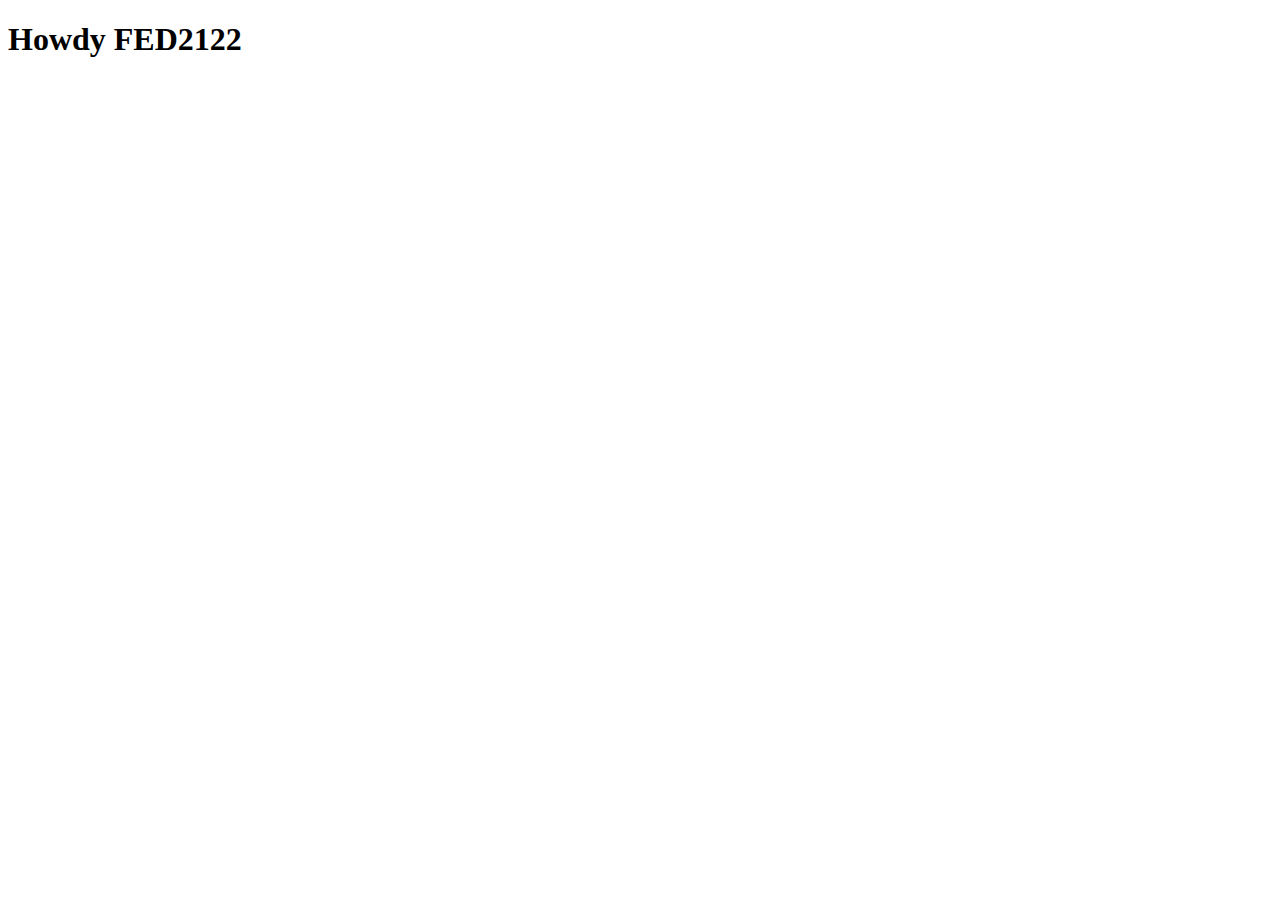
==== index.html @ f79a7fcf "Add files via upload" ====
<!doctype html>
<html lang="nl">
	
<head>
	<meta charset="UTF-8">
	<meta name="author" content="jouw naam">
	<meta name="viewport" content="width=device-width, initial-scale=1">
	
	<title>Howdy FED2122</title>
	
	<link href="styles/style.css" rel="stylesheet">
	<link rel="icon" type="image/svg+xml" href="images/favicon.svg">
</head>

<body>
	<h1>Howdy FED2122</h1>

	<script src="scripts/script.js"></script>
</body>
	
</html>
---- styles/style.css ----
/* CSS Document */
*, *::after, *::before {
  box-sizing:border-box;  
}
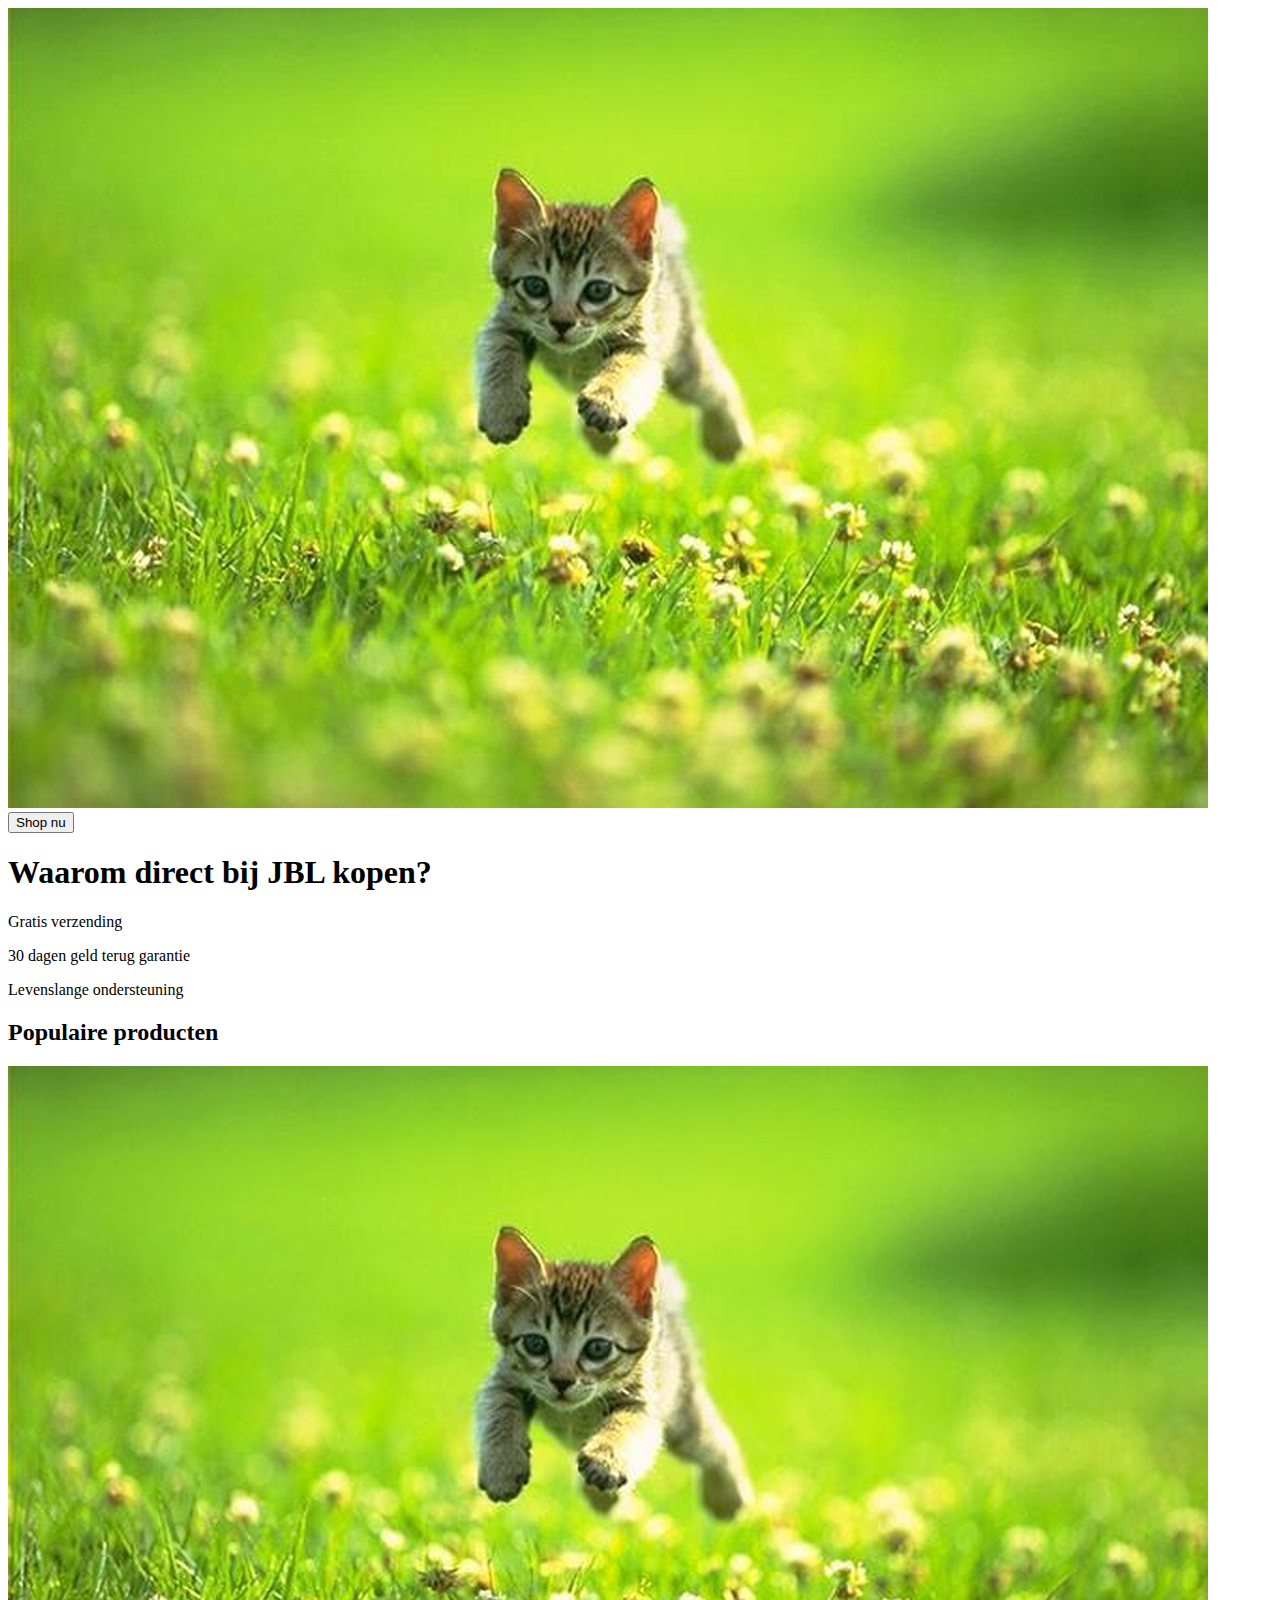
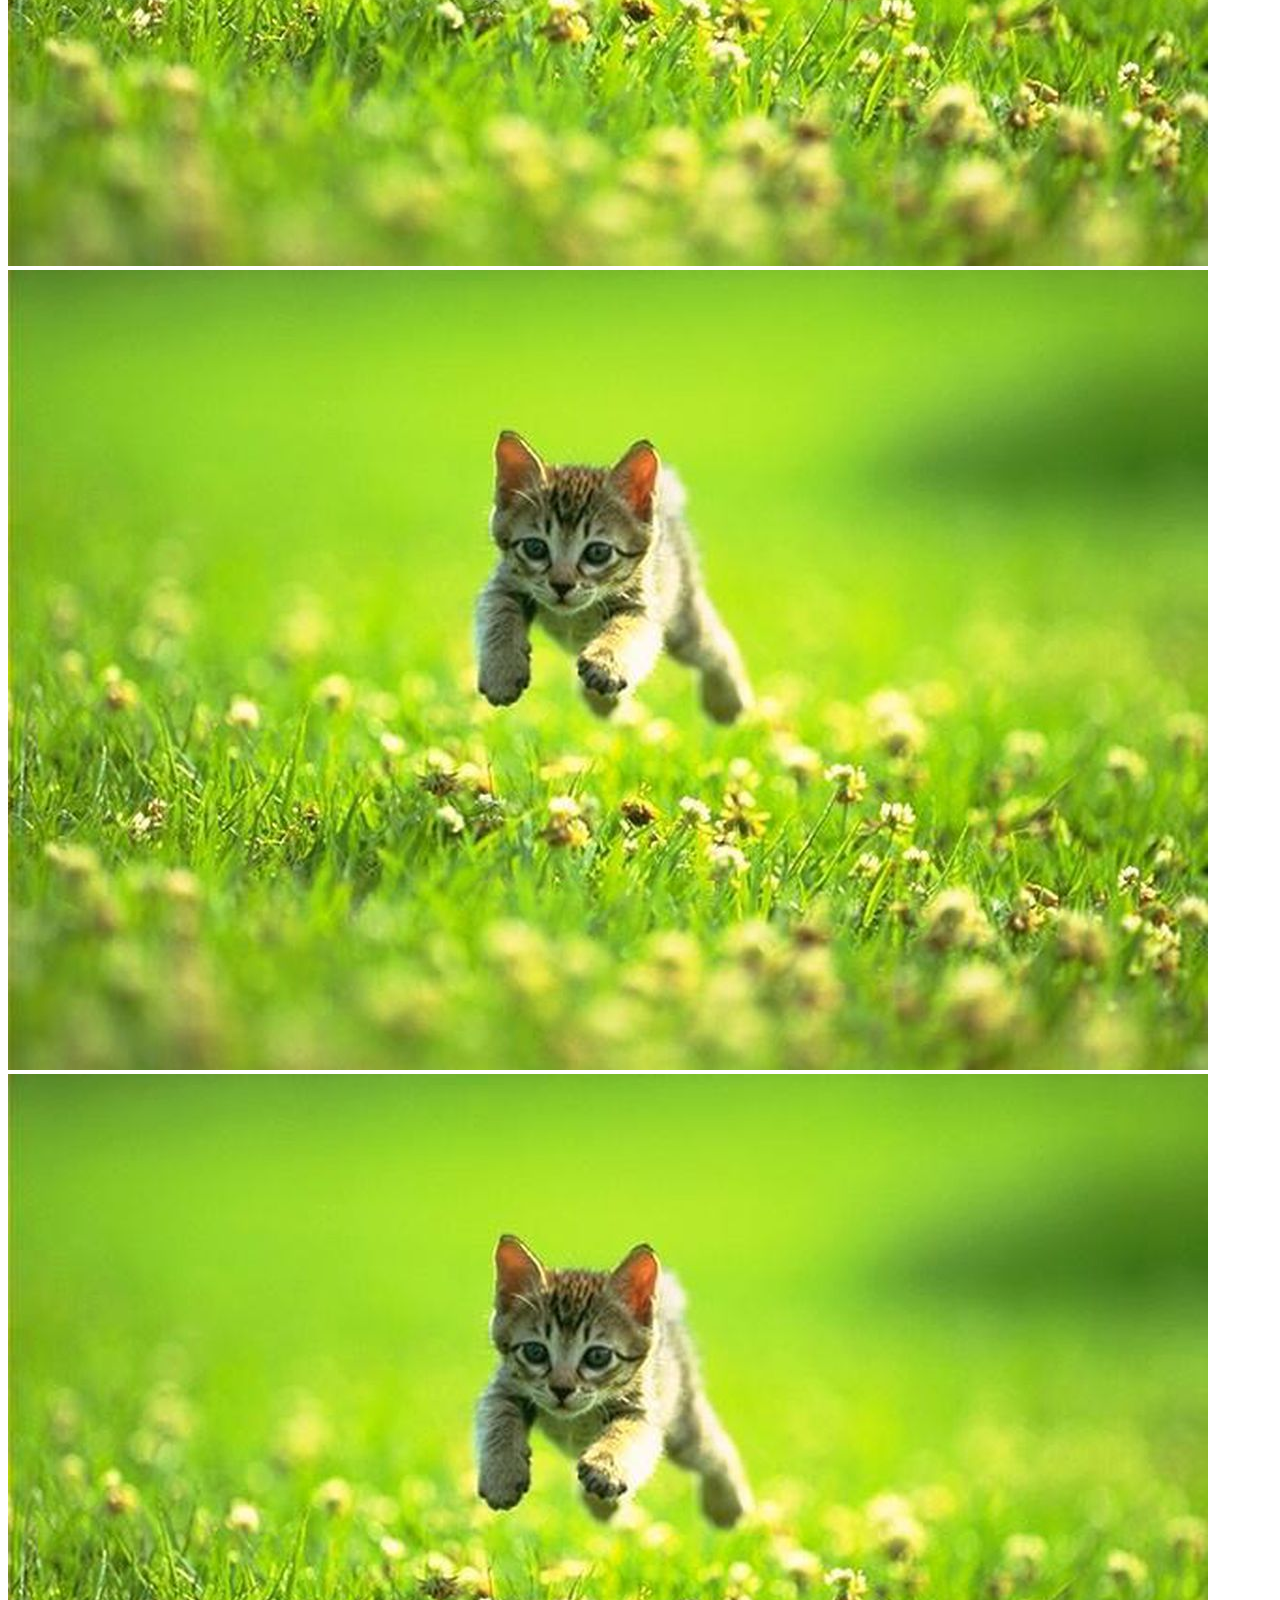
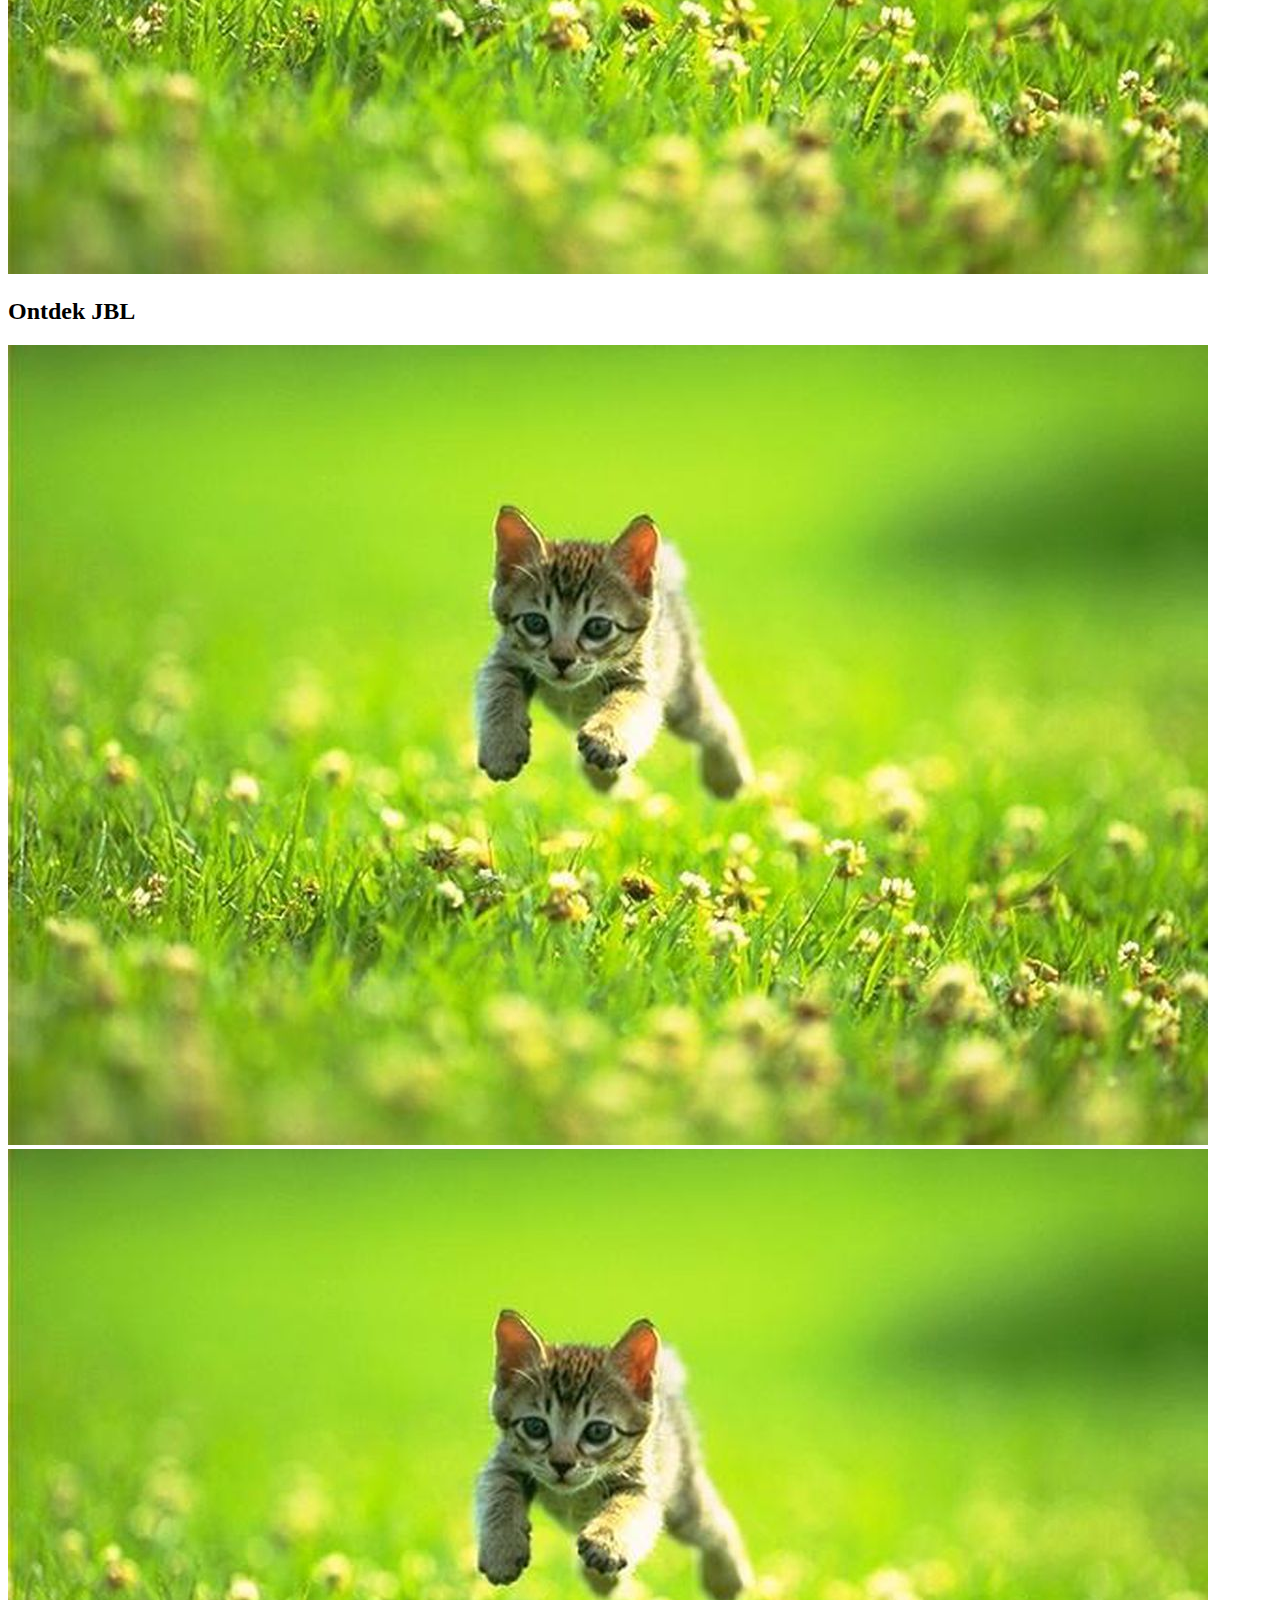
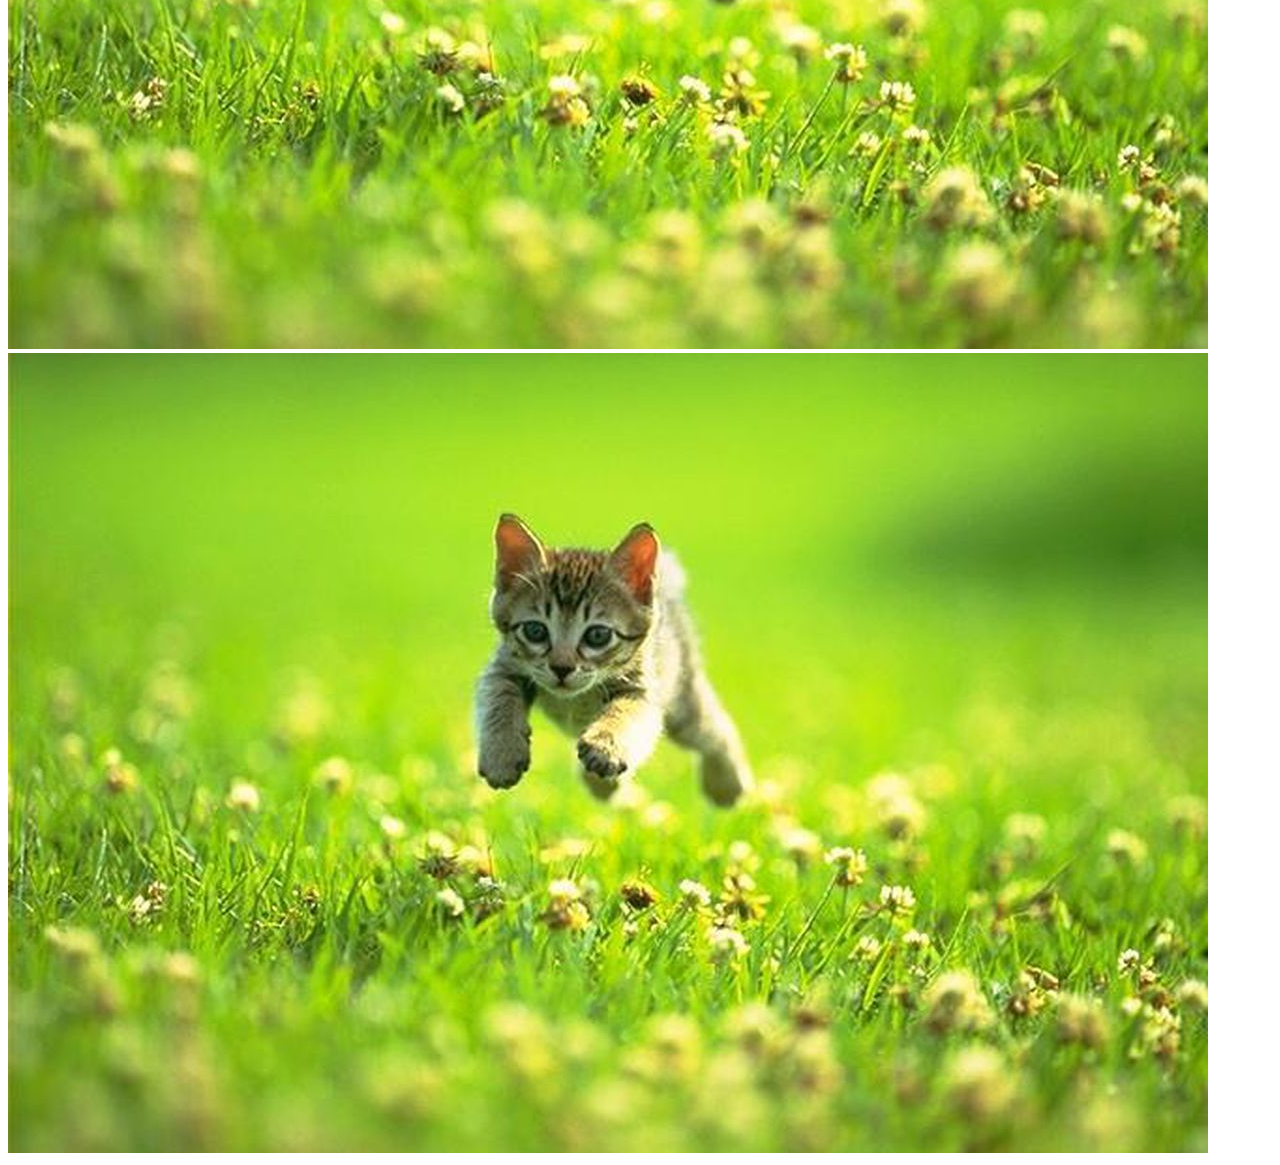
==== commit 379b591a: "Add files via upload" ====
--- a/index.html
+++ b/index.html
@@ -13,7 +13,25 @@
 </head>
 
 <body>
-	<h1>Howdy FED2122</h1>
+
+	<img src="images\dummy-plaatje.jpg" alt="dummy-plaatje">
+
+	<button>Shop nu</button>
+
+	<h1>Waarom direct bij JBL kopen?</h1>
+	<p>Gratis verzending</p>
+	<p>30 dagen geld terug garantie</p>
+	<p>Levenslange ondersteuning</p>
+	
+	<h2>Populaire producten</h2>
+	<img src="images\dummy-plaatje.jpg" alt="dummy-plaatje">
+	<img src="images\dummy-plaatje.jpg" alt="dummy-plaatje">
+	<img src="images\dummy-plaatje.jpg" alt="dummy-plaatje">
+
+	<h2>Ontdek JBL</h2>
+	<img src="images\dummy-plaatje.jpg" alt="dummy-plaatje">
+	<img src="images\dummy-plaatje.jpg" alt="dummy-plaatje">
+	<img src="images\dummy-plaatje.jpg" alt="dummy-plaatje">
 
 	<script src="scripts/script.js"></script>
 </body>
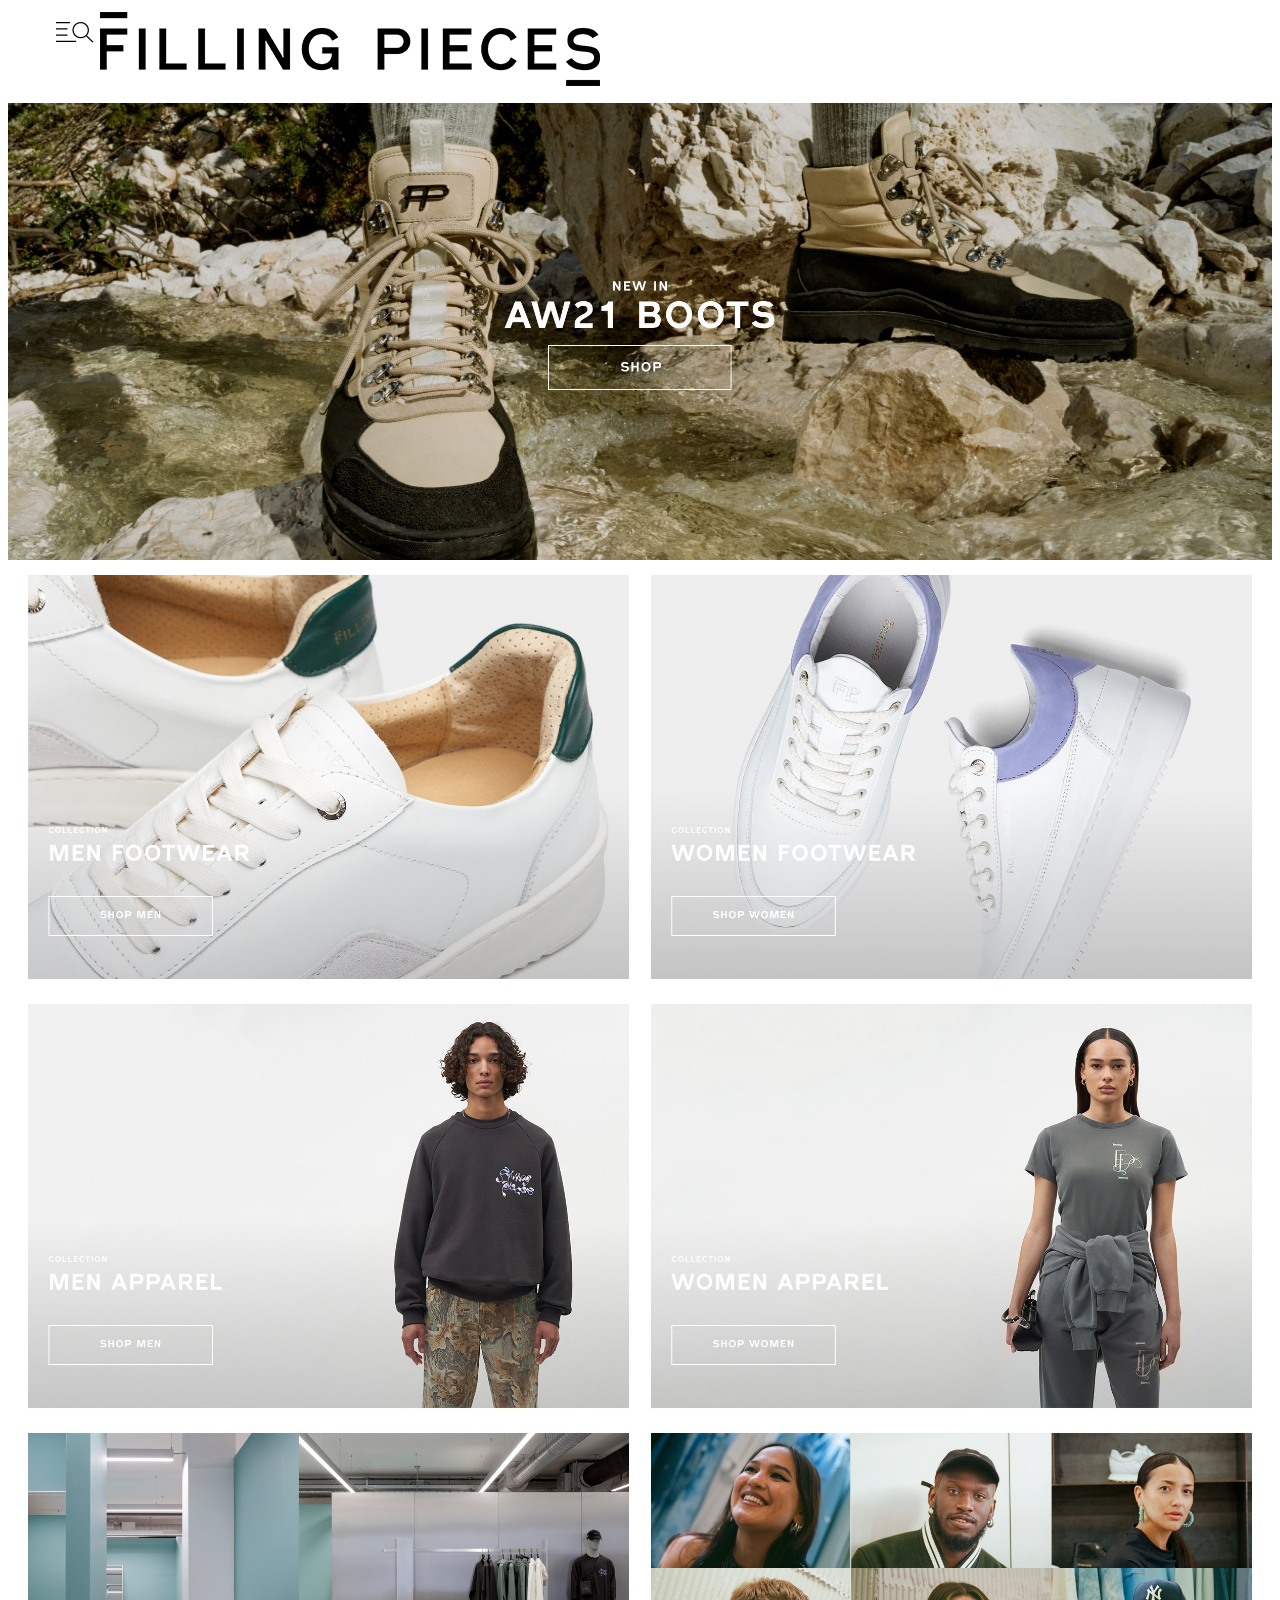
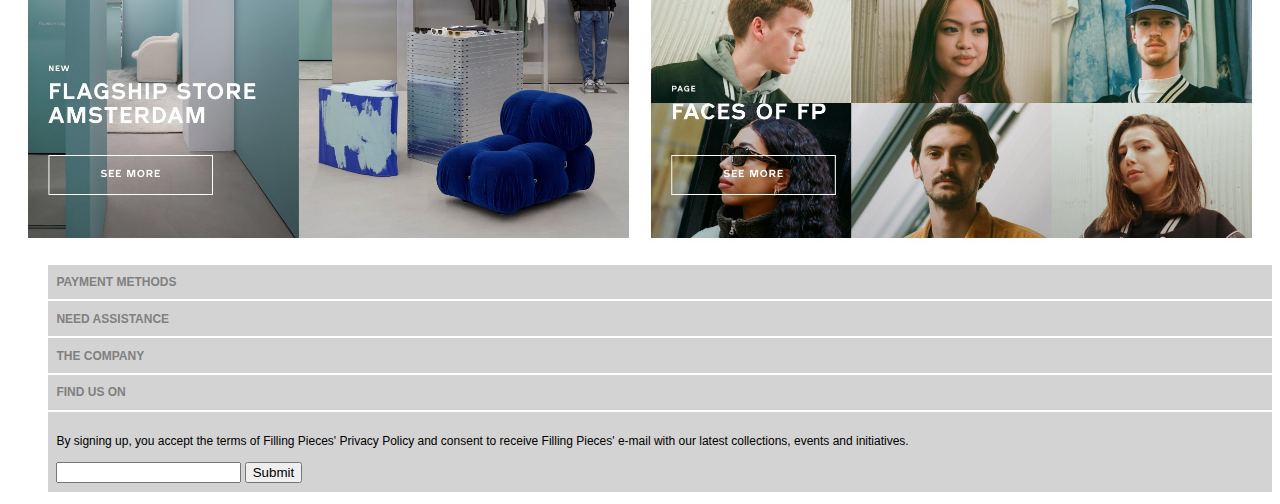
==== commit 8707bc4e: "Add files via upload" ====
--- a/index.html
+++ b/index.html
@@ -3,35 +3,58 @@
 	
 <head>
 	<meta charset="UTF-8">
-	<meta name="author" content="jouw naam">
 	<meta name="viewport" content="width=device-width, initial-scale=1">
 	
-	<title>Howdy FED2122</title>
+	<title>Filling Pieces</title>
 	
 	<link href="styles/style.css" rel="stylesheet">
 	<link rel="icon" type="image/svg+xml" href="images/favicon.svg">
 </head>
 
 <body>
+	<header>
+		<nav>
+			<ul>
+				<li><a href="#"><img src="images\Pancake menu.PNG" alt="menu"></a></li>
+				<li><a href="#"><img src="images\FillingPiecesLogo.png" alt="Filling Pieces Logo"></a></li>
+			</ul>
+			
+		</nav>
+	</header>
 
-	<img src="images\dummy-plaatje.jpg" alt="dummy-plaatje">
+	<main>
+		<a href="#"><img src="images\Slice_22_2500x.jpg" alt="new in"></a>
+		<!-- <p>New Arrivals</p> -->
+		<!-- <h1>Footwear</h1> -->
+		<!-- <button>Shop Men</button> -->
+		<!-- <button>Shop Women</button> -->
+		<a href="#"><img src="images\HOMEPAGE_DESKTOP_LEFT_1250x.jpg" alt="Men footwear"></a>
+		<a href="#"><img src="images\HOMEPAGE_DESKTOP_RIGHT_1250x.jpg" alt="Women footwear"></a>
+		<a href="#"><img src="images\HOMEPAGE_DESKTOP_LEFT-1_1250x.jpg" alt="Men apparel"></a>
+		<a href="#"><img src="images\HOMEPAGE_DESKTOP_LEFT_1_1250x.jpg" alt="Women apparel"></a>
+		<a href="#"><img src="images\HOMEPAGE_DESKTOP_LEFT_e54494e4-5312-451b-acf2-9543580ab841_1250x.jpg" alt="Flagship store Amsterdam"></a>
+		<a href="#"><img src="images\HOMEPAGE_DESKTOP_RIGHT_1_1250x.jpg" alt="Faces of FP"></a>
+	</main>
 
-	<button>Shop nu</button>
+	<footer>
+		<ul>
+			<li><a href="#">Payment Methods</a></li>
+			<li><a href="#">Need Assistance</a></li>
+			<li><a href="#">The Company</a></li>
+			<li><a href="#">Find us on</a></li>
+			<li>
+				<p>By signing up, you accept the terms of Filling Pieces' Privacy Policy and 
+				consent to receive Filling Pieces' e-mail with our latest collections, 
+				events and initiatives.</p>
+				<form>
+					<input type="text" id="e-mail">
+					<input type="submit" id="submit">
+				</form>
+			</li>
+		</ul>
 
-	<h1>Waarom direct bij JBL kopen?</h1>
-	<p>Gratis verzending</p>
-	<p>30 dagen geld terug garantie</p>
-	<p>Levenslange ondersteuning</p>
-	
-	<h2>Populaire producten</h2>
-	<img src="images\dummy-plaatje.jpg" alt="dummy-plaatje">
-	<img src="images\dummy-plaatje.jpg" alt="dummy-plaatje">
-	<img src="images\dummy-plaatje.jpg" alt="dummy-plaatje">
-
-	<h2>Ontdek JBL</h2>
-	<img src="images\dummy-plaatje.jpg" alt="dummy-plaatje">
-	<img src="images\dummy-plaatje.jpg" alt="dummy-plaatje">
-	<img src="images\dummy-plaatje.jpg" alt="dummy-plaatje">
+			
+	</footer>
 
 	<script src="scripts/script.js"></script>
 </body>
--- a/styles/style.css
+++ b/styles/style.css
@@ -1,5 +1,76 @@
 /* CSS Document */
-*, *::after, *::before {
-  box-sizing:border-box;  
+*,
+*::after,
+*::before {
+  box-sizing: border-box;
 }
 
+/* html {
+  min-width: 980px;
+  max-width: 1280px;
+} */
+
+body {
+  font-family: Arial, Helvetica, sans-serif;
+  font-size: 12px;
+  font-weight: 400;
+  line-height: 1.5em;
+}
+
+header {
+  background-color: white;
+}
+
+header img {
+  max-width: 100%;
+  height: auto;
+}
+
+ul {
+  list-style-type: none;
+}
+
+/* header nav {
+  position: fixed;
+  top: 0;
+} */
+
+header nav ul {
+  display: flex;
+}
+
+header nav ul:first-child {
+  left: 0;
+}
+
+main {
+  align-items: center;
+  display: grid;
+  grid-template-columns: repeat(auto-fit, minmax(550px, 1fr));
+}
+
+main a:first-child {
+  grid-column-start: 1;
+  grid-column-end: -1;
+}
+
+main a img {
+  max-width: 100%;
+  height: auto;
+  padding: 0;
+  margin: 0;
+}
+
+footer ul li {
+  margin-bottom: 2px;
+  padding-left: 2em;
+  padding: 0.7em;
+  background-color: lightgray;
+}
+
+footer ul li a {
+  color: grey;
+  font-weight: bold;
+  text-transform: uppercase;
+  text-decoration: none;
+}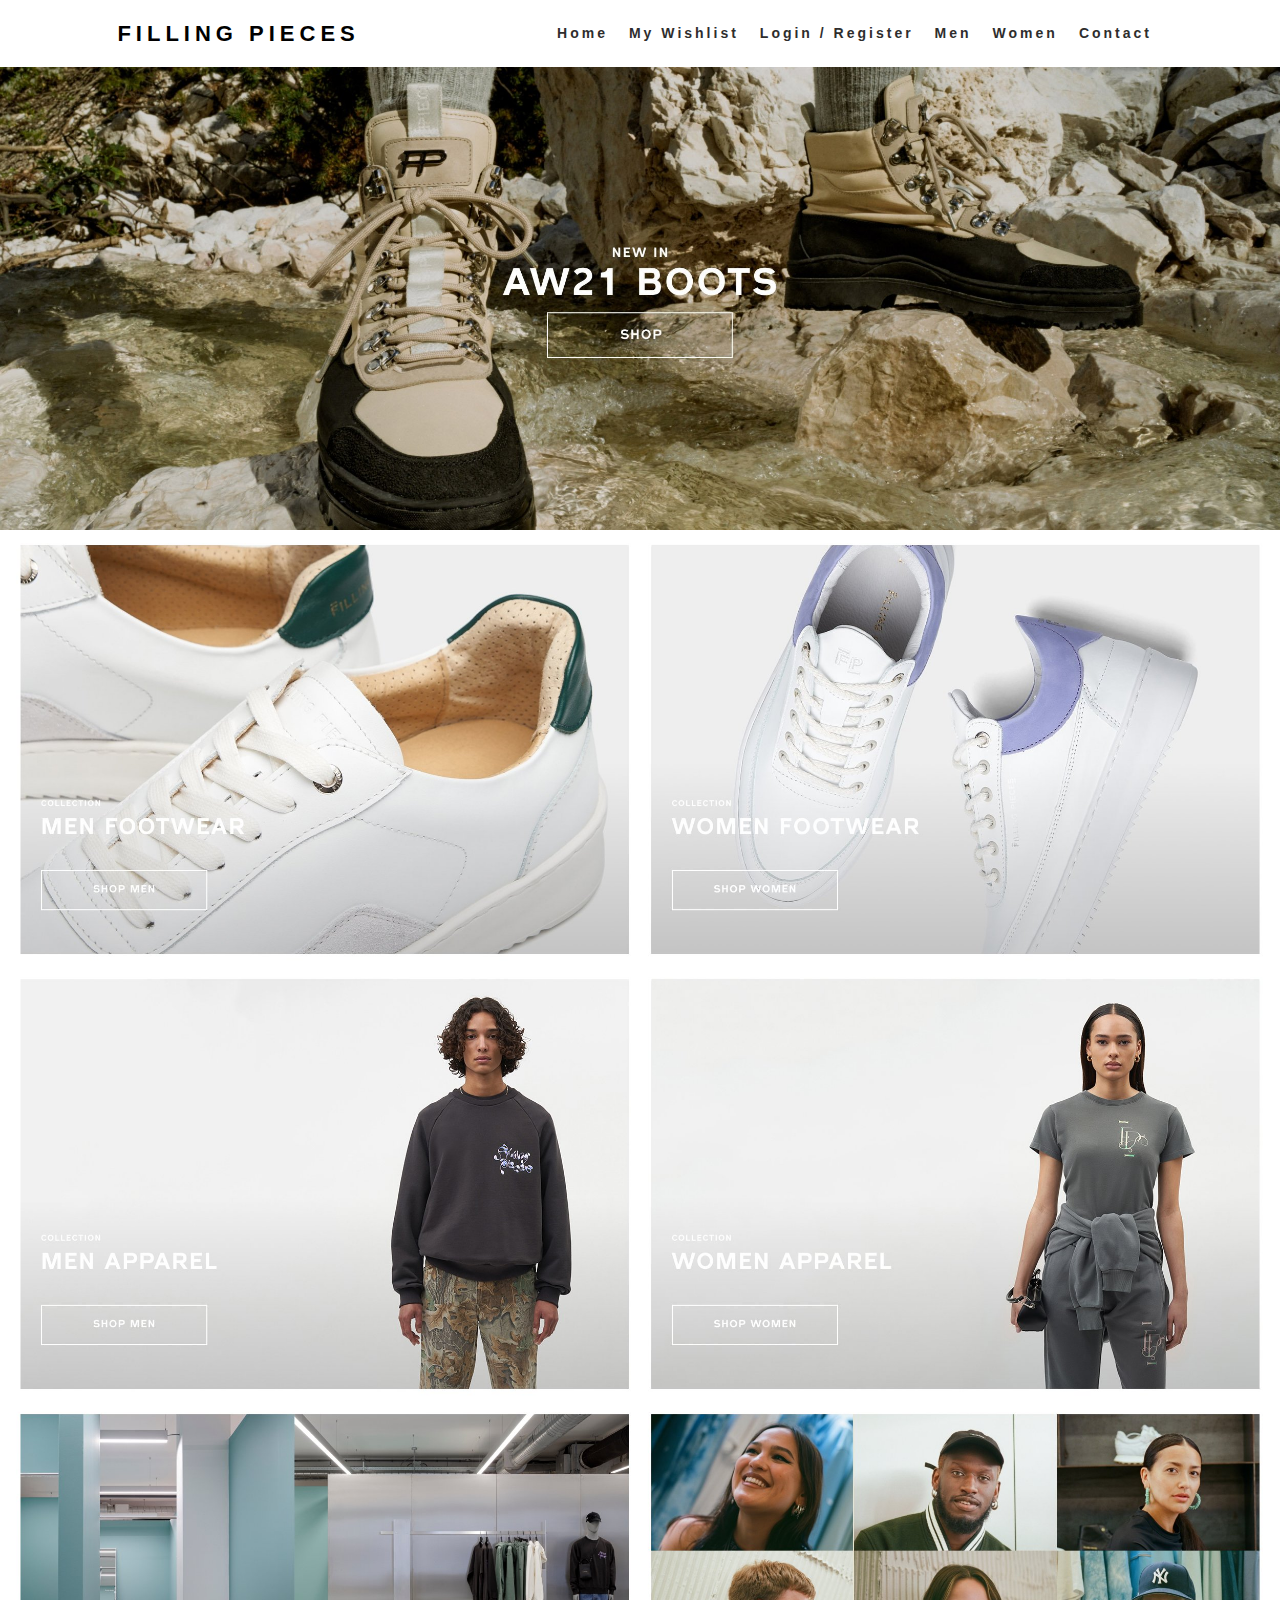
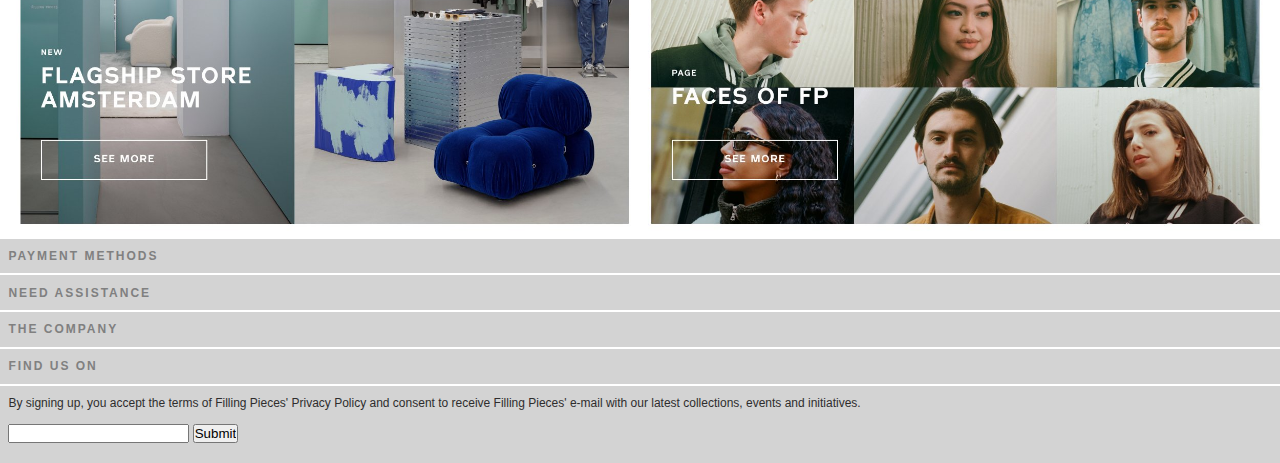
==== commit 3a35798d: "Add files via upload" ====
--- a/index.html
+++ b/index.html
@@ -1,5 +1,5 @@
 <!doctype html>
-<html lang="nl">
+<html lang="en">
 	
 <head>
 	<meta charset="UTF-8">
@@ -13,35 +13,60 @@
 
 <body>
 	<header>
-		<nav>
-			<ul>
-				<li><a href="#"><img src="images\Pancake menu.PNG" alt="menu"></a></li>
-				<li><a href="#"><img src="images\FillingPiecesLogo.png" alt="Filling Pieces Logo"></a></li>
+		 <nav>
+			<div class="logo">
+			<h4>Filling Pieces</h4> 
+			</div>
+			<ul class="nav-links">
+				<li>
+					<a href="index.html">Home</a>
+				</li>
+				<li>
+					<a href="detail.html">My Wishlist</a>
+				</li>
+				<li>
+					<a href="detail.html">Login / Register</a>
+				</li>
+				<li>
+					<a href="detail.html">Men</a>
+				</li>
+				<li>
+					<a href="detail.html">Women</a>
+				</li>
+				<li>
+					<a href="detail">Contact</a>
+				</li>
 			</ul>
-			
-		</nav>
+			<div class="burger">
+				<div class="line1"></div>
+				<div class="line2"></div>
+				<div class="line3"></div>
+			</div>
+    	</nav>
 	</header>
 
 	<main>
-		<a href="#"><img src="images\Slice_22_2500x.jpg" alt="new in"></a>
-		<!-- <p>New Arrivals</p> -->
-		<!-- <h1>Footwear</h1> -->
-		<!-- <button>Shop Men</button> -->
-		<!-- <button>Shop Women</button> -->
-		<a href="#"><img src="images\HOMEPAGE_DESKTOP_LEFT_1250x.jpg" alt="Men footwear"></a>
-		<a href="#"><img src="images\HOMEPAGE_DESKTOP_RIGHT_1250x.jpg" alt="Women footwear"></a>
-		<a href="#"><img src="images\HOMEPAGE_DESKTOP_LEFT-1_1250x.jpg" alt="Men apparel"></a>
-		<a href="#"><img src="images\HOMEPAGE_DESKTOP_LEFT_1_1250x.jpg" alt="Women apparel"></a>
-		<a href="#"><img src="images\HOMEPAGE_DESKTOP_LEFT_e54494e4-5312-451b-acf2-9543580ab841_1250x.jpg" alt="Flagship store Amsterdam"></a>
-		<a href="#"><img src="images\HOMEPAGE_DESKTOP_RIGHT_1_1250x.jpg" alt="Faces of FP"></a>
+		<section>
+			<a href="detail.html"><img src="images\Slice_22_2500x.jpg" alt="new in"></a>
+			<!-- <p>New Arrivals</p> -->
+			<!-- <h1>Footwear</h1> -->
+			<!-- <button>Shop Men</button> -->
+			<!-- <button>Shop Women</button> -->
+			<a href="detail.html"><img src="images\HOMEPAGE_DESKTOP_LEFT_1250x.jpg" alt="Men footwear"></a>
+			<a href="detail.html"><img src="images\HOMEPAGE_DESKTOP_RIGHT_1250x.jpg" alt="Women footwear"></a>
+			<a href="detail.html"><img src="images\HOMEPAGE_DESKTOP_LEFT-1_1250x.jpg" alt="Men apparel"></a>
+			<a href="detail.html"><img src="images\HOMEPAGE_DESKTOP_LEFT_1_1250x.jpg" alt="Women apparel"></a>
+			<a href="detail.html"><img src="images\HOMEPAGE_DESKTOP_LEFT_e54494e4-5312-451b-acf2-9543580ab841_1250x.jpg" alt="Flagship store Amsterdam"></a>
+			<a href="detail.html"><img src="images\HOMEPAGE_DESKTOP_RIGHT_1_1250x.jpg" alt="Faces of FP"></a>
+		</section>
 	</main>
 
 	<footer>
-		<ul>
-			<li><a href="#">Payment Methods</a></li>
-			<li><a href="#">Need Assistance</a></li>
-			<li><a href="#">The Company</a></li>
-			<li><a href="#">Find us on</a></li>
+		<ul> 
+			<li><a href="detail.html">Payment Methods</a></li>
+			<li><a href="detail.html">Need Assistance</a></li>
+			<li><a href="detail.html">The Company</a></li>
+			<li><a href="detail.html">Find us on</a></li>
 			<li>
 				<p>By signing up, you accept the terms of Filling Pieces' Privacy Policy and 
 				consent to receive Filling Pieces' e-mail with our latest collections, 
@@ -52,8 +77,6 @@
 				</form>
 			</li>
 		</ul>
-
-			
 	</footer>
 
 	<script src="scripts/script.js"></script>
--- a/styles/style.css
+++ b/styles/style.css
@@ -3,50 +3,162 @@
 *::after,
 *::before {
   box-sizing: border-box;
+  margin: 0px;
+  padding: 0px;
 }
 
-/* html {
-  min-width: 980px;
-  max-width: 1280px;
-} */
 
+html,
 body {
+  height: 100%;
   font-family: Arial, Helvetica, sans-serif;
   font-size: 12px;
   font-weight: 400;
   line-height: 1.5em;
 }
 
-header {
-  background-color: white;
-}
-
-header img {
-  max-width: 100%;
-  height: auto;
-}
-
 ul {
   list-style-type: none;
 }
 
-/* header nav {
-  position: fixed;
-  top: 0;
-} */
-
-header nav ul {
+nav {
+  padding: 2em;
   display: flex;
+  justify-content: space-around;
+  align-items: center;
+  min-width: 8vh;
+  background-color: white;
 }
 
-header nav ul:first-child {
-  left: 0;
+.logo {
+  color: black;
+  text-transform: uppercase;
+  letter-spacing: 5px;
+  font-size: 22px;
+}
+
+.nav-links {
+  display: flex;
+  justify-content: space-around;
+  width: 50%;
+}
+
+.nav-links a {
+  color: rgb(46, 45, 45);
+  text-decoration: none;
+  letter-spacing: 3px;
+  font-weight: bold;
+  font-size: 14px;
+}
+
+.burger {
+  display: none;
+  cursor: pointer;
+}
+
+.burger div {
+  width: 25px;
+  height: 3px;
+  background-color: rgb(46, 45, 45);
+  margin: 5px;
+  transition: all 0.3s ease;
+}
+
+@media screen and (max-width:1024px) {
+  .nav-links {
+    /* was 50%*/
+    width: 80%;
+  }
+}
+
+@media screen and (max-width:768px) {
+  body {
+    /* verbergt de mobiele nav zodat je er niet naartoe kan scrollen */
+    overflow-x: hidden;
+  }
+
+  .nav-links {
+    position: absolute;
+    right: 0px;
+    height: 92vh;
+    /* voor de bovenkant lengte van de mobiele nav bar */
+    top: 10vh;
+    background-color: white;
+    display: flex;
+    flex-direction: column;
+    align-items: center;
+    width: 50%;
+    /* verplaatst de mobiele nav van het scherm af */
+    transform: translateX(150%);
+    transition: transform 0.5s ease-in;
+  }
+
+  .nav-links li {
+    opacity: 0;
+  }
+
+  .burger {
+    display: block;
+  }
+}
+
+.nav-active {
+  transform: translateX(0%);
+}
+
+@keyframes navLinkFade {
+  from {
+    opacity: 0;
+    transform: translateX(50px);
+  }
+
+  to {
+    opacity: 1;
+    transform: translateX(0px);
+  }
+}
+
+.toggle .line1 {
+  transform: rotate(-45deg) translate(-5px, 6px);
+}
+
+.toggle .line2 {
+  opacity: 0;
+}
+
+.toggle .line3 {
+  transform: rotate(45deg) translate(-5px, -6px);
 }
 
 main {
   align-items: center;
   display: grid;
-  grid-template-columns: repeat(auto-fit, minmax(550px, 1fr));
+  grid-template-columns: repeat(auto-fit, minmax(30em, 1fr));
+}
+
+main figure {
+  margin: 1em;
+  margin-bottom: 5em;
+}
+
+figcaption {
+  text-align: center;
+  color: rgb(46, 45, 45);
+  font-weight: bold;
+  text-transform: uppercase;
+  text-decoration: none;
+  letter-spacing: 2px;
+}
+
+main section {
+  align-items: center;
+  display: grid;
+  grid-template-columns: repeat(auto-fit, minmax(50em, 1fr));
+}
+
+main section a img {
+  max-width: 100%;
+  height: auto;
 }
 
 main a:first-child {
@@ -63,7 +175,7 @@
 
 footer ul li {
   margin-bottom: 2px;
-  padding-left: 2em;
+  padding-left: 3em;
   padding: 0.7em;
   background-color: lightgray;
 }
@@ -73,4 +185,14 @@
   font-weight: bold;
   text-transform: uppercase;
   text-decoration: none;
+  letter-spacing: 2px;
+}
+
+footer p {
+  color: rgb(46, 45, 45);
+  margin-bottom: 1em;
+}
+
+footer form {
+  padding-bottom: 1em;
 }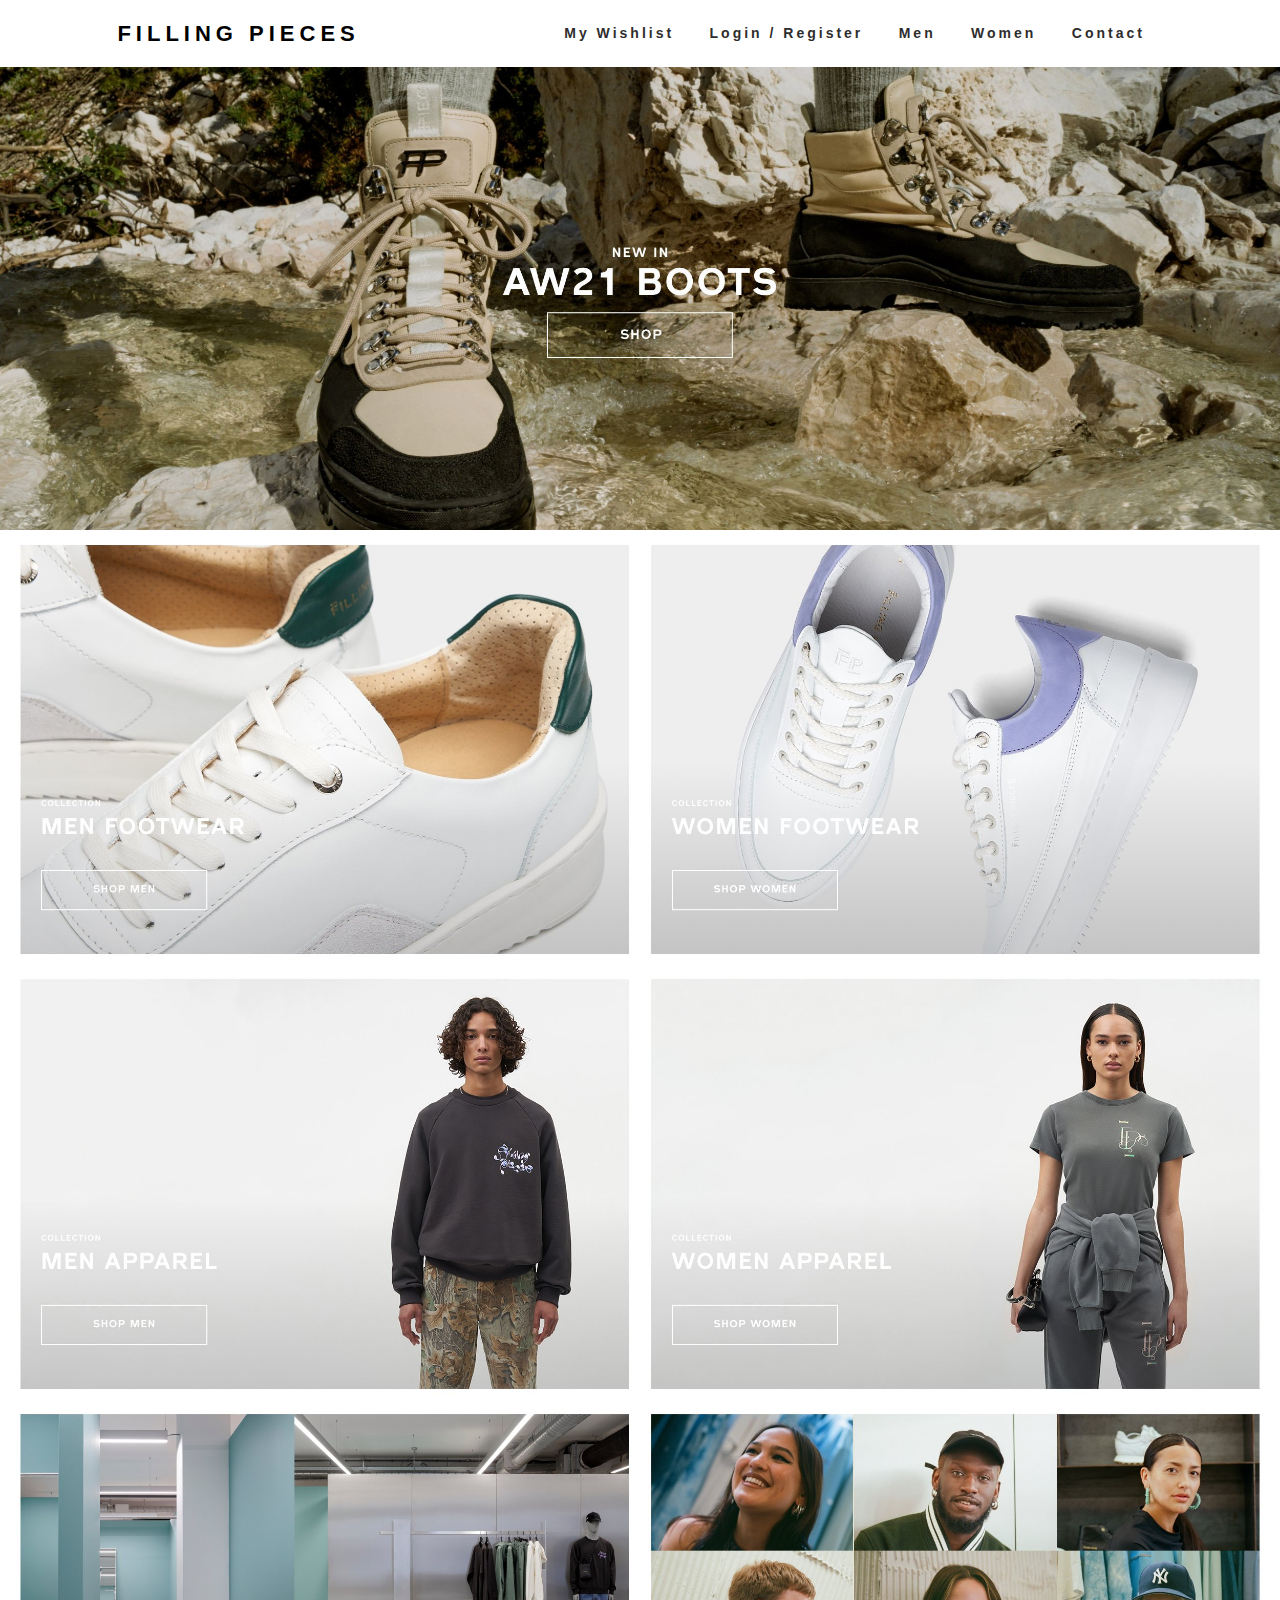
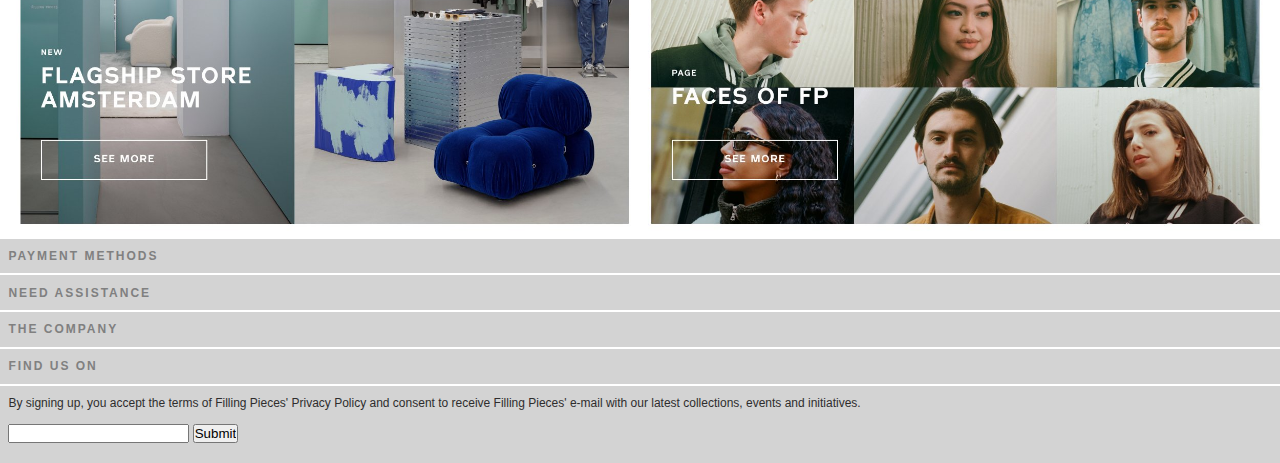
==== commit 35062be8: "Add files via upload" ====
--- a/index.html
+++ b/index.html
@@ -15,12 +15,11 @@
 	<header>
 		 <nav>
 			<div class="logo">
-			<h4>Filling Pieces</h4> 
+				<a href="index.html">
+					<h4>Filling Pieces</h4>
+				</a> 
 			</div>
 			<ul class="nav-links">
-				<li>
-					<a href="index.html">Home</a>
-				</li>
 				<li>
 					<a href="detail.html">My Wishlist</a>
 				</li>
--- a/styles/style.css
+++ b/styles/style.css
@@ -30,11 +30,17 @@
   background-color: white;
 }
 
+a {
+  color: black;
+  text-decoration: none;
+}
+
 .logo {
   color: black;
   text-transform: uppercase;
   letter-spacing: 5px;
   font-size: 22px;
+  text-decoration: none;
 }
 
 .nav-links {
@@ -89,7 +95,7 @@
     align-items: center;
     width: 50%;
     /* verplaatst de mobiele nav van het scherm af */
-    transform: translateX(150%);
+    transform: translateX(100%);
     transition: transform 0.5s ease-in;
   }
 
@@ -195,4 +201,19 @@
 
 footer form {
   padding-bottom: 1em;
+}
+
+@media all and (max-width: 500px) {
+  main section {
+    align-items: center;
+    display: grid;
+    grid-template-columns: repeat(auto-fit, minmax(30em, 1fr));
+  }
+
+  main a:first-child {
+    object-fit: cover;
+    object-position: center;
+    height: auto;
+    width: 800px;
+  }
 }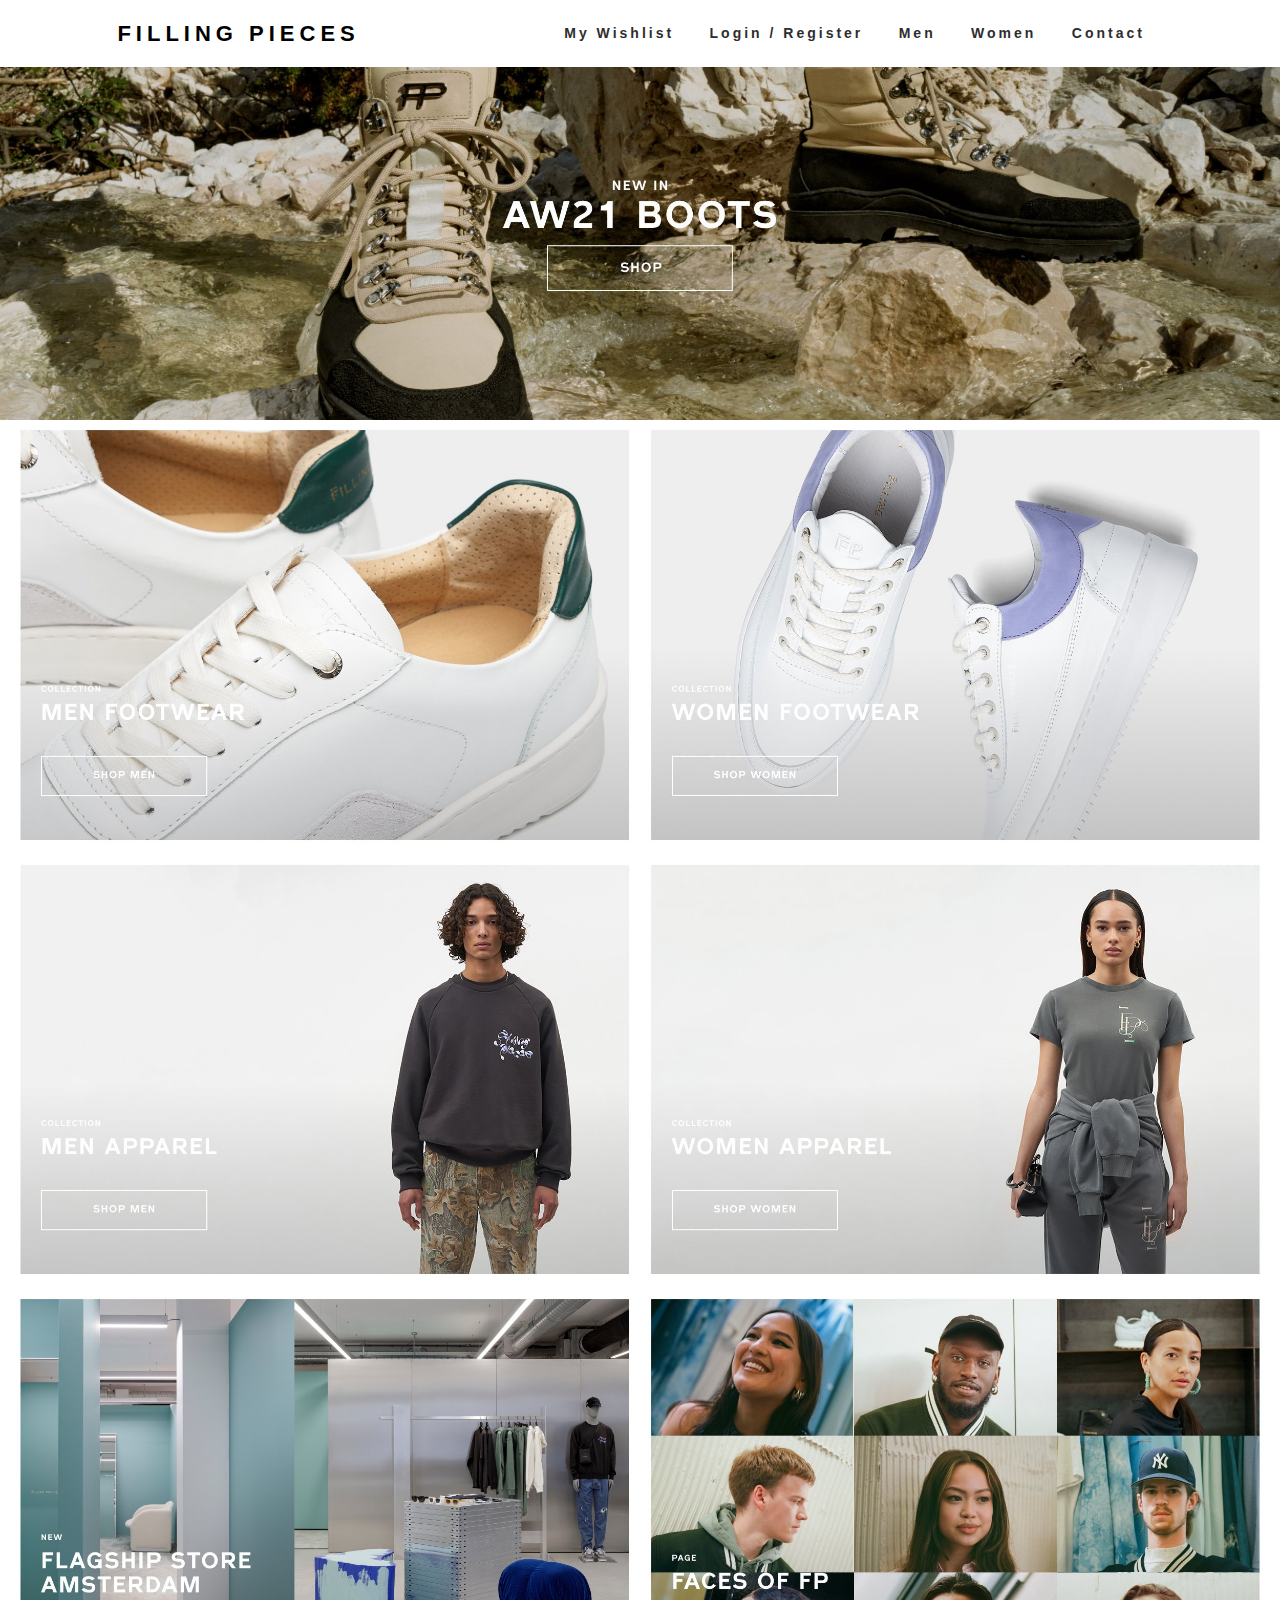
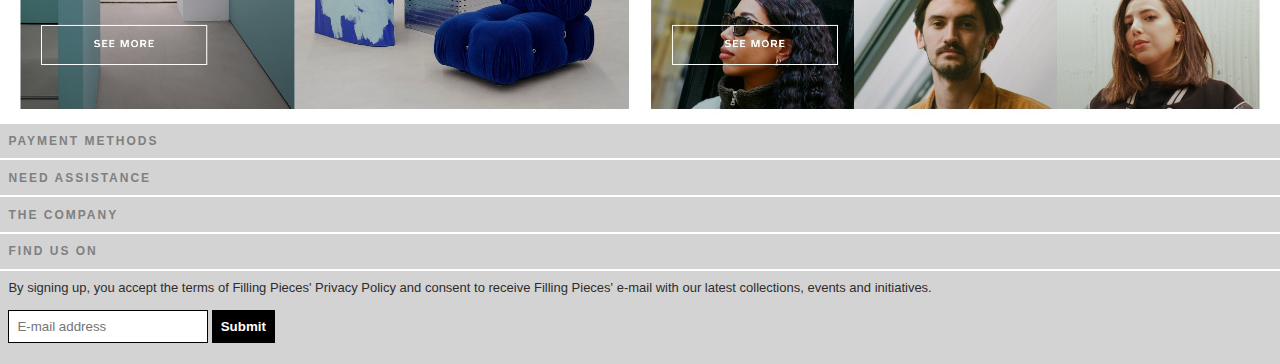
==== commit d3009532: "Add files via upload" ====
--- a/index.html
+++ b/index.html
@@ -47,10 +47,8 @@
 	<main>
 		<section>
 			<a href="detail.html"><img src="images\Slice_22_2500x.jpg" alt="new in"></a>
-			<!-- <p>New Arrivals</p> -->
-			<!-- <h1>Footwear</h1> -->
-			<!-- <button>Shop Men</button> -->
-			<!-- <button>Shop Women</button> -->
+		</section>
+		<section>
 			<a href="detail.html"><img src="images\HOMEPAGE_DESKTOP_LEFT_1250x.jpg" alt="Men footwear"></a>
 			<a href="detail.html"><img src="images\HOMEPAGE_DESKTOP_RIGHT_1250x.jpg" alt="Women footwear"></a>
 			<a href="detail.html"><img src="images\HOMEPAGE_DESKTOP_LEFT-1_1250x.jpg" alt="Men apparel"></a>
@@ -67,11 +65,13 @@
 			<li><a href="detail.html">The Company</a></li>
 			<li><a href="detail.html">Find us on</a></li>
 			<li>
-				<p>By signing up, you accept the terms of Filling Pieces' Privacy Policy and 
-				consent to receive Filling Pieces' e-mail with our latest collections, 
-				events and initiatives.</p>
 				<form>
-					<input type="text" id="e-mail">
+					<p>
+					By signing up, you accept the terms of Filling Pieces' Privacy Policy and 
+					consent to receive Filling Pieces' e-mail with our latest collections, 
+					events and initiatives.
+					</p>
+					<input type="text" id="e-mail" placeholder="E-mail address">
 					<input type="submit" id="submit">
 				</form>
 			</li>
--- a/styles/style.css
+++ b/styles/style.css
@@ -21,6 +21,14 @@
   list-style-type: none;
 }
 
+/* zorgt ervoor dat de header bovenaan de pagina blijft */
+header {
+  position: fixed;
+  left: 0;
+  top: 0;
+  right: 0;
+}
+
 nav {
   padding: 2em;
   display: flex;
@@ -35,6 +43,7 @@
   text-decoration: none;
 }
 
+/* stijling voor het logo */
 .logo {
   color: black;
   text-transform: uppercase;
@@ -43,6 +52,7 @@
   text-decoration: none;
 }
 
+/* stijling voor de nav op desktop versie */
 .nav-links {
   display: flex;
   justify-content: space-around;
@@ -57,6 +67,7 @@
   font-size: 14px;
 }
 
+/* stijling voor het menu */
 .burger {
   display: none;
   cursor: pointer;
@@ -70,16 +81,16 @@
   transition: all 0.3s ease;
 }
 
+/* veranderd de width van de nav in de mobiele versie */
 @media screen and (max-width:1024px) {
   .nav-links {
-    /* was 50%*/
     width: 80%;
   }
 }
 
+/* verbergt de mobiele nav zodat je er niet naartoe kan scrollen */
 @media screen and (max-width:768px) {
   body {
-    /* verbergt de mobiele nav zodat je er niet naartoe kan scrollen */
     overflow-x: hidden;
   }
 
@@ -112,6 +123,7 @@
   transform: translateX(0%);
 }
 
+/* zorgt ervoor dat de links in het mobiele menu langzaam verschijnen */
 @keyframes navLinkFade {
   from {
     opacity: 0;
@@ -124,6 +136,7 @@
   }
 }
 
+/* veranderd het pannekoek menu in een kruisje wanneer het geklikt word */
 .toggle .line1 {
   transform: rotate(-45deg) translate(-5px, 6px);
 }
@@ -136,40 +149,74 @@
   transform: rotate(45deg) translate(-5px, -6px);
 }
 
-main {
+/* stijling voor de images op de detail pagina */
+main figure {
+  margin: 1em;
+  margin-bottom: 5em;
+}
+
+figcaption {
+  text-align: center;
+  color: rgb(46, 45, 45);
+  font-weight: bold;
+  text-transform: uppercase;
+  text-decoration: none;
+  letter-spacing: 2px;
+}
+
+/* spreekt het eerste plaatje op de homepagina aan */
+main section:first-of-type {
+  display: block;
+  width: 100%;
+  height: auto;
+  overflow: hidden;
+}
+
+/* spreekt het eerste plaatje op de homepagina aan */
+main section:first-of-type {
+  width: 100%;
+  height: 15em;
+  object-fit: cover;
+  object-position: center;
+}
+
+/* voor de verschaling van het eerste plaatje op de homepagina */
+@media screen and (min-width: 600px) {
+  main section:first-of-type {
+    height: 30em;
+  }
+}
+
+@media screen and (min-width: 900px) {
+  main section:first-of-type {
+    height: 30em;
+  }
+}
+
+@media screen and (min-width: 1100px) {
+  main section:first-of-type {
+    height: 35em;
+  }
+}
+
+/* alle fotos na de eerste worden op deze manier gestijld */
+main section:nth-of-type(2) {
+  display: block;
+  align-items: center;
+  display: grid;
+  grid-template-columns: repeat(auto-fit, minmax(50em, 1fr));
+}
+
+main section a img {
+  max-width: 100%;
+  height: auto;
+}
+
+/* display van de detail pagina */
+main div {
   align-items: center;
   display: grid;
   grid-template-columns: repeat(auto-fit, minmax(30em, 1fr));
-}
-
-main figure {
-  margin: 1em;
-  margin-bottom: 5em;
-}
-
-figcaption {
-  text-align: center;
-  color: rgb(46, 45, 45);
-  font-weight: bold;
-  text-transform: uppercase;
-  text-decoration: none;
-  letter-spacing: 2px;
-}
-
-main section {
-  align-items: center;
-  display: grid;
-  grid-template-columns: repeat(auto-fit, minmax(50em, 1fr));
-}
-
-main section a img {
-  max-width: 100%;
-  height: auto;
-}
-
-main a:first-child {
-  grid-column-start: 1;
-  grid-column-end: -1;
 }
 
 main a img {
@@ -179,6 +226,7 @@
   margin: 0;
 }
 
+/* styling voor de footer */
 footer ul li {
   margin-bottom: 2px;
   padding-left: 3em;
@@ -197,23 +245,39 @@
 footer p {
   color: rgb(46, 45, 45);
   margin-bottom: 1em;
-}
-
+  font-size: 13px;
+}
+
+/* styling voor de form */
 footer form {
   padding-bottom: 1em;
 }
 
+#e-mail {
+  padding: 8px;
+  width: 15em;
+  border: 1px solid black;
+}
+
+#submit {
+  padding: 9px;
+  border: 0;
+  background-color: black;
+  color: white;
+  font-weight: bold;
+  cursor: pointer;
+}
+
+/* maakt de columns kleiner wanneer de pagina verschaalt wordt. */
 @media all and (max-width: 500px) {
-  main section {
-    align-items: center;
-    display: grid;
+  main section:nth-of-type(2) {
     grid-template-columns: repeat(auto-fit, minmax(30em, 1fr));
   }
-
-  main a:first-child {
-    object-fit: cover;
-    object-position: center;
-    height: auto;
-    width: 800px;
+}
+
+@media all and (max-width: 900px) {
+  main div {
+    grid-template-columns: repeat(auto-fit, minmax(20em, 1fr));
+    font-size: 10px;
   }
 }